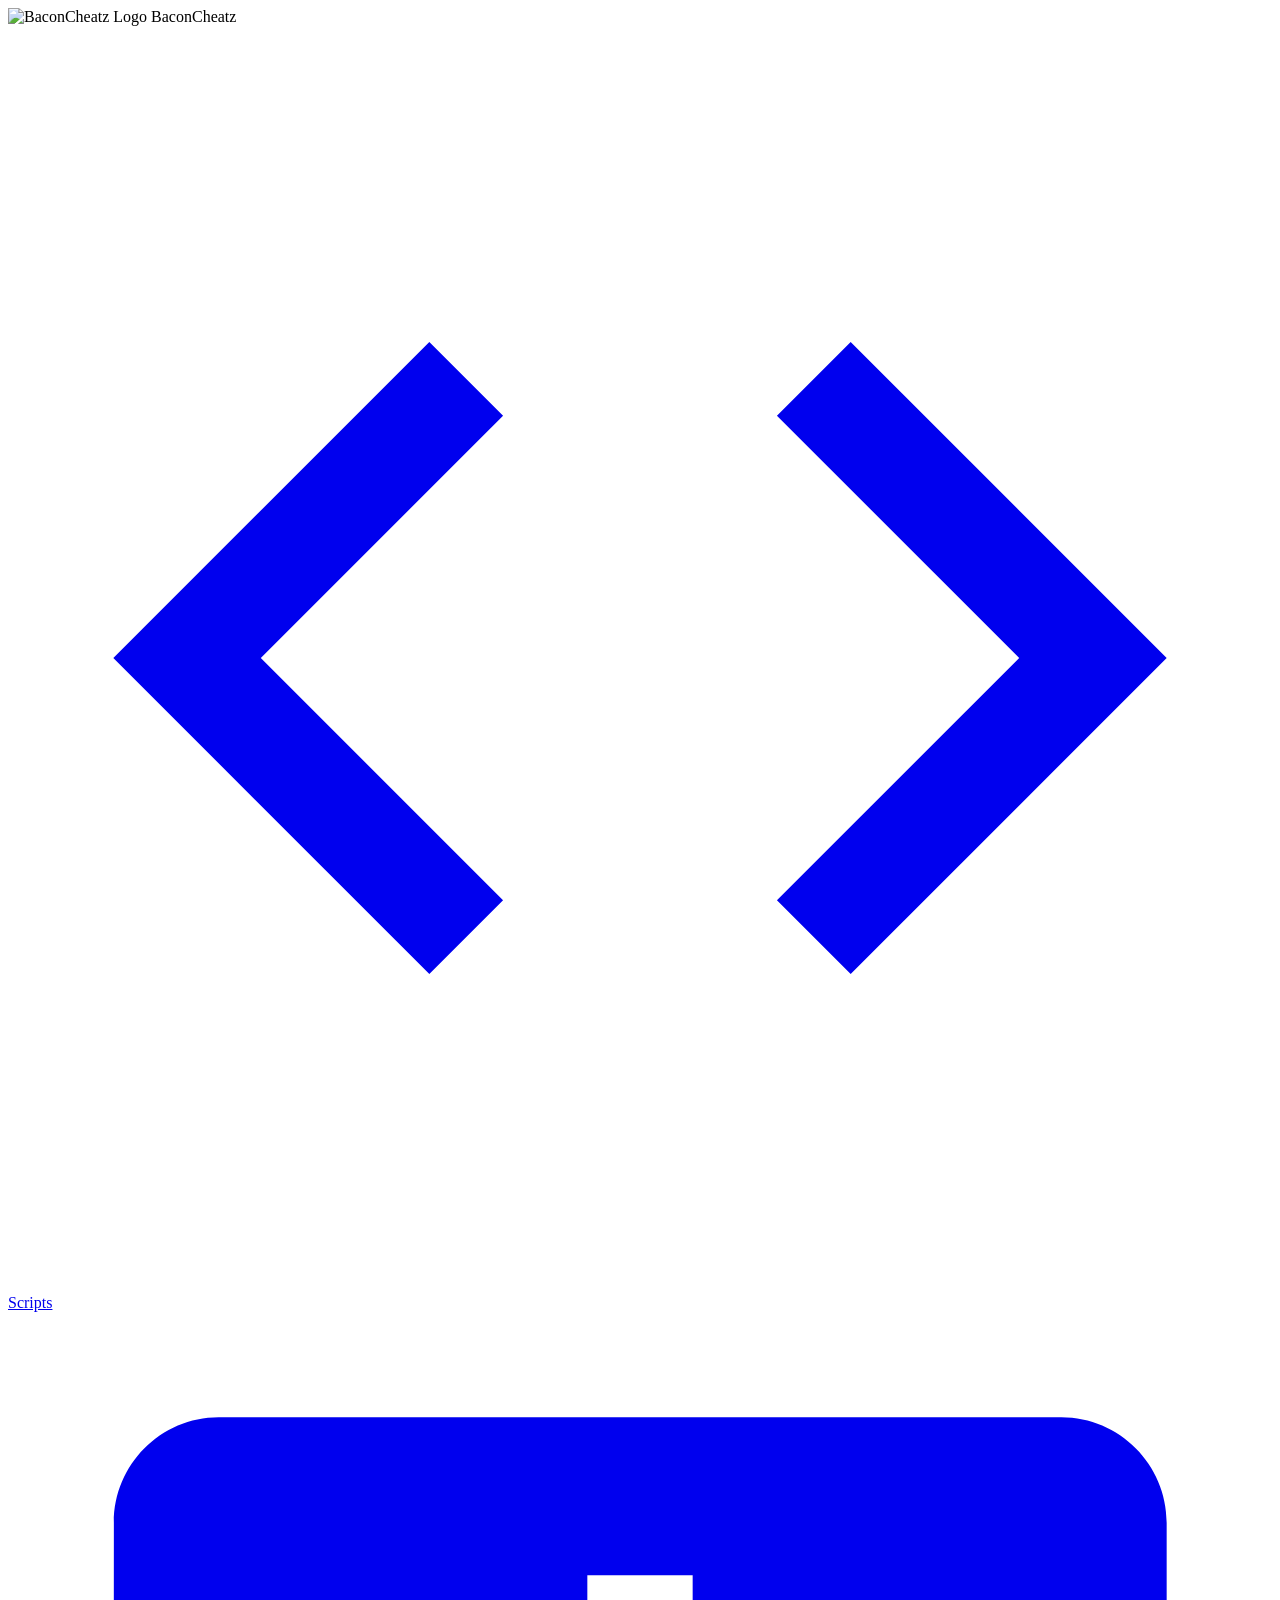
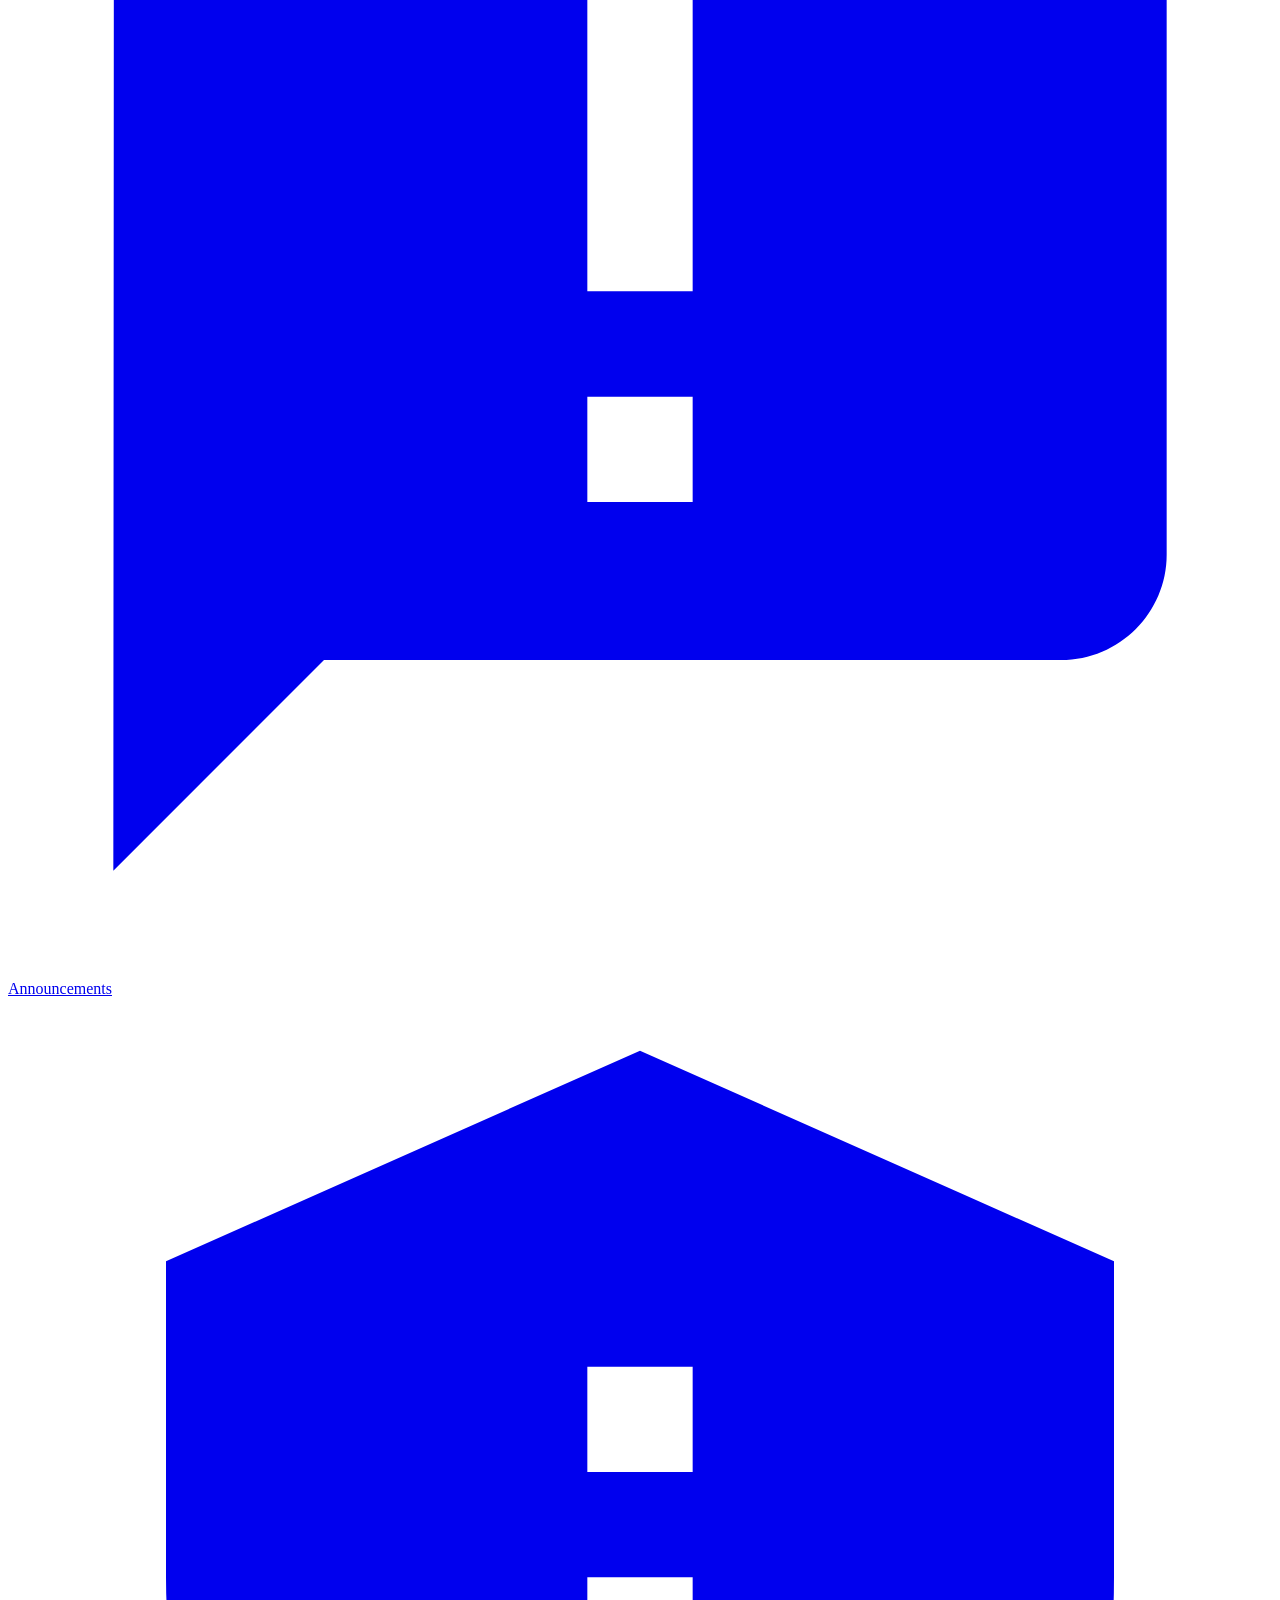
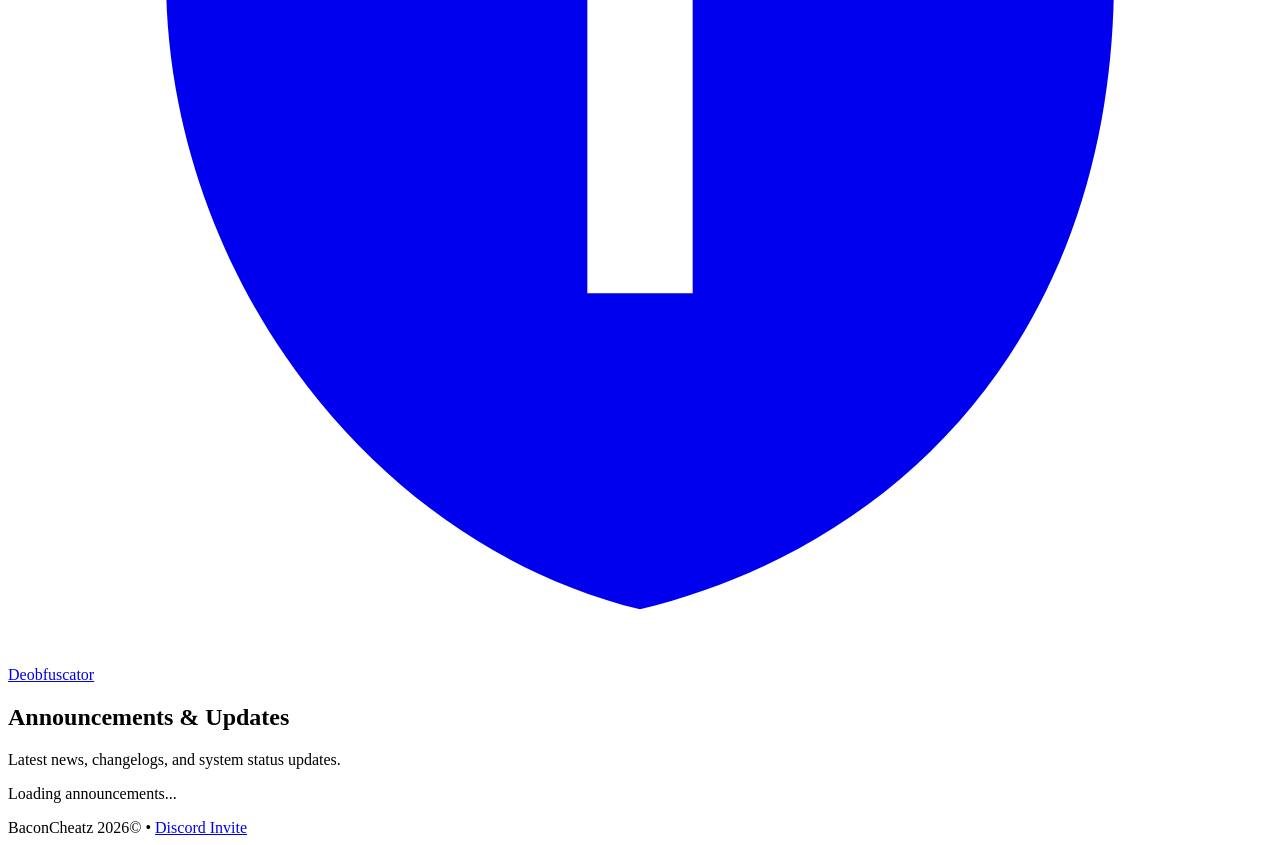
==== announcement.html @ 0c809f48 "Create announcement.html" ====
<!DOCTYPE html>
<html lang="en">
  <head>
    <meta charset="UTF-8" />
    <meta name="viewport" content="width=device-width, initial-scale=1.0" />
    <title>BaconCheatz - Announcements</title>
    <link rel="stylesheet" href="announcement.css" />
    <link
      href="https://fonts.googleapis.com/css2?family=Inter:wght@400;500;600;700;800&display=swap"
      rel="stylesheet"
    />
  </head>
  <body>
    <div class="dashboard-container">
      <!-- Sidebar Navigation -->
      <aside class="sidebar">
        <div class="brand-header">
          <img
            src="https://i.ibb.co/1JqpXXW5/image.png"
            alt="BaconCheatz Logo"
            class="brand-logo"
          />
          <span class="brand-name">BaconCheatz</span>
        </div>

        <nav class="nav-menu">
          <a href="dashboard.html" class="nav-item">
            <svg class="nav-icon" viewBox="0 0 24 24" fill="currentColor">
              <path
                d="M9.4 16.6L4.8 12l4.6-4.6L8 6l-6 6 6 6 1.4-1.4zm5.2 0l4.6-4.6-4.6-4.6L16 6l6 6-6 6-1.4-1.4z"
              />
            </svg>
            <span>Scripts</span>
          </a>
          <a href="announcement.html" class="nav-item active">
            <svg class="nav-icon" viewBox="0 0 24 24" fill="currentColor">
              <path
                d="M20 2H4c-1.1 0-1.99.9-1.99 2L2 22l4-4h14c1.1 0 2-.9 2-2V4c0-1.1-.9-2-2-2zm-7 9h-2V5h2v6zm0 4h-2v-2h2v2z"
              />
            </svg>
            <span>Announcements</span>
          </a>
          <a href="deobfuscator.html" class="nav-item">
            <svg class="nav-icon" viewBox="0 0 24 24" fill="currentColor">
              <path
                d="M12 1L3 5v6c0 5.55 3.84 10.74 9 12 5.16-1.26 9-5.45 9-12V5l-9-4zm-1 6h2v2h-2V7zm0 4h2v6h-2v-6z"
              />
            </svg>
            <span>Deobfuscator</span>
          </a>
        </nav>
      </aside>

      <!-- Main Content Area -->
      <main class="main-content">
        <!-- ANNOUNCEMENTS TAB -->
        <section class="tab-content active">
          <div class="content-header">
            <div>
              <h1>Announcements & Updates</h1>
              <p class="subtitle">
                Latest news, changelogs, and system status updates.
              </p>
            </div>
          </div>

          <!-- Timeline Container -->
          <div class="timeline-container" id="timeline-container">
            <div class="timeline-loading">
              <div class="spinner"></div>
              <p>Loading announcements...</p>
            </div>
          </div>
        </section>

        <!-- Footer -->
        <footer class="main-footer">
          <span>BaconCheatz 2026©</span>
          <span class="footer-separator">•</span>
          <a
            href="https://discord.gg/vxHSZZSN6"
            target="_blank"
            rel="noopener noreferrer"
            class="discord-link"
            >Discord Invite</a
          >
        </footer>
      </main>
    </div>

    <!-- Notification Toast Container -->
    <div id="toast-container" class="toast-container"></div>

    <script src="announcement.js"></script>
  </body>
</html>
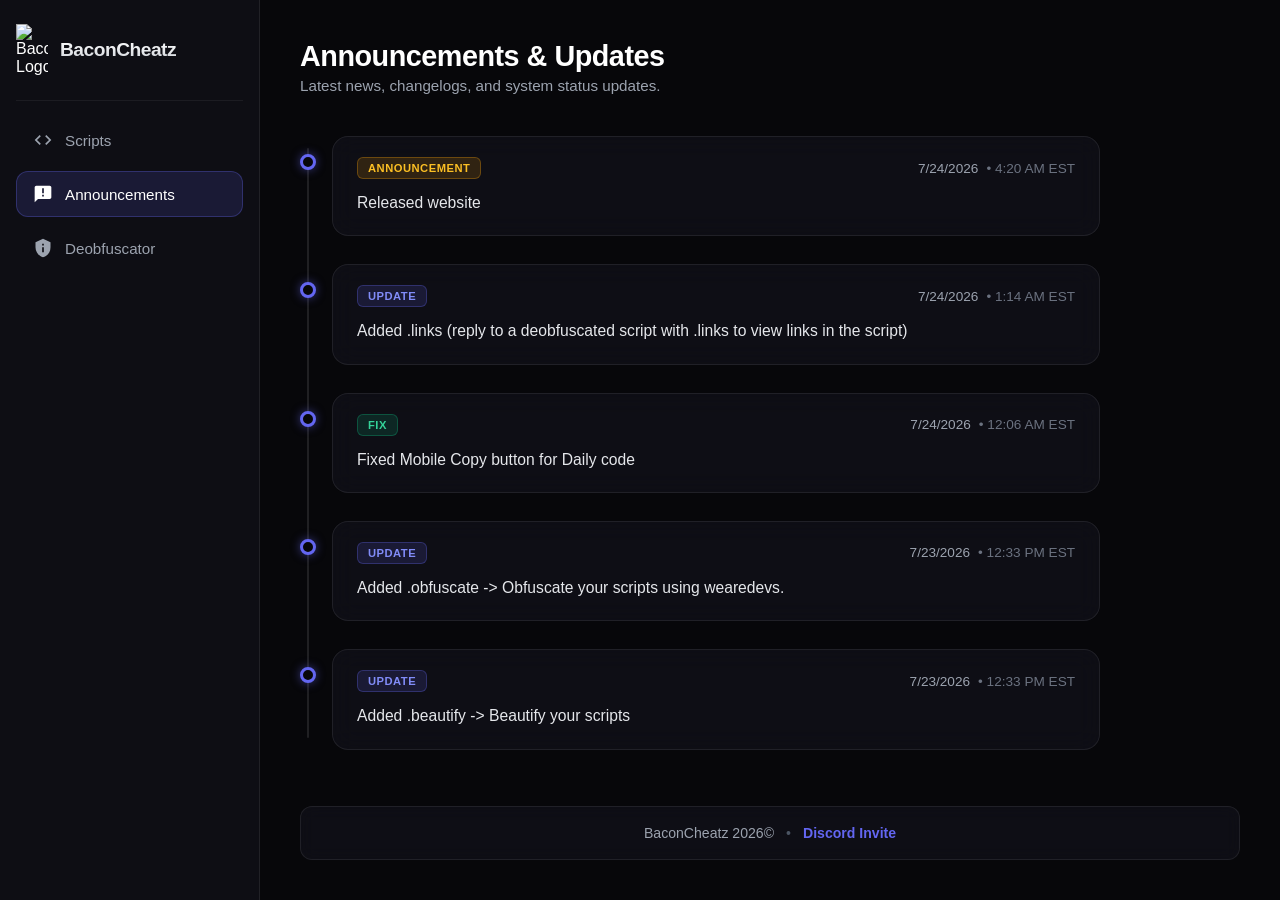
==== commit f9bf7841: "Update announcement.html" ====
--- a/announcement.html
+++ b/announcement.html
@@ -4,6 +4,7 @@
     <meta charset="UTF-8" />
     <meta name="viewport" content="width=device-width, initial-scale=1.0" />
     <title>BaconCheatz - Announcements</title>
+    <link rel="icon" type="image/x-icon" href="favicon.ico" />
     <link rel="stylesheet" href="announcement.css" />
     <link
       href="https://fonts.googleapis.com/css2?family=Inter:wght@400;500;600;700;800&display=swap"
--- a/announcement.css
+++ b/announcement.css
@@ -0,0 +1,366 @@
+* {
+  margin: 0;
+  padding: 0;
+  box-sizing: border-box;
+  font-family: "Inter", -apple-system, BlinkMacSystemFont, "Segoe UI", Roboto,
+    sans-serif;
+  -webkit-tap-highlight-color: transparent;
+}
+
+html,
+body {
+  width: 100%;
+  min-height: 100vh;
+  background: #07070a;
+  color: #ffffff;
+  overflow-x: hidden;
+}
+
+/* Dashboard Layout */
+.dashboard-container {
+  display: flex;
+  min-height: 100vh;
+  width: 100%;
+}
+
+/* Sidebar Styling */
+.sidebar {
+  width: 260px;
+  background: rgba(15, 15, 22, 0.95);
+  border-right: 1px solid rgba(255, 255, 255, 0.08);
+  display: flex;
+  flex-direction: column;
+  padding: 24px 16px;
+  position: fixed;
+  height: 100vh;
+  z-index: 10;
+}
+
+.brand-header {
+  display: flex;
+  align-items: center;
+  gap: 12px;
+  padding-bottom: 24px;
+  margin-bottom: 16px;
+  border-bottom: 1px solid rgba(255, 255, 255, 0.06);
+}
+
+.brand-logo {
+  width: 32px;
+  height: auto;
+}
+
+.brand-name {
+  font-weight: 800;
+  font-size: 1.2rem;
+  letter-spacing: -0.5px;
+  background: linear-gradient(180deg, #ffffff 0%, #d1d5db 100%);
+  -webkit-background-clip: text;
+  background-clip: text;
+  -webkit-text-fill-color: transparent;
+}
+
+.nav-menu {
+  display: flex;
+  flex-direction: column;
+  gap: 8px;
+  flex: 1;
+}
+
+.nav-item {
+  display: flex;
+  align-items: center;
+  gap: 12px;
+  padding: 12px 16px;
+  background: transparent;
+  border: 1px solid transparent;
+  border-radius: 12px;
+  color: #9ca3af;
+  font-size: 0.95rem;
+  font-weight: 500;
+  text-decoration: none;
+  cursor: pointer;
+  transition: all 0.2s ease;
+}
+
+.nav-icon {
+  width: 20px;
+  height: 20px;
+}
+
+.nav-item:hover {
+  color: #ffffff;
+  background: rgba(255, 255, 255, 0.04);
+}
+
+.nav-item.active {
+  color: #ffffff;
+  background: rgba(99, 102, 241, 0.15);
+  border: 1px solid rgba(99, 102, 241, 0.3);
+}
+
+/* Main Content Styling */
+.main-content {
+  margin-left: 260px;
+  flex: 1;
+  padding: 40px;
+  max-width: 1200px;
+  display: flex;
+  flex-direction: column;
+  min-height: 100vh;
+}
+
+.tab-content {
+  display: flex;
+  flex-direction: column;
+  animation: fadeIn 0.3s ease forwards;
+  flex: 1;
+}
+
+@keyframes fadeIn {
+  from {
+    opacity: 0;
+    transform: translateY(8px);
+  }
+  to {
+    opacity: 1;
+    transform: translateY(0);
+  }
+}
+
+.content-header {
+  display: flex;
+  justify-content: space-between;
+  align-items: flex-end;
+  margin-bottom: 32px;
+  flex-wrap: wrap;
+  gap: 20px;
+}
+
+.content-header h1 {
+  font-size: 1.8rem;
+  font-weight: 800;
+  letter-spacing: -0.5px;
+}
+
+.subtitle {
+  color: #9ca3af;
+  font-size: 0.95rem;
+  margin-top: 4px;
+}
+
+/* Timeline Container */
+.timeline-container {
+  position: relative;
+  padding-left: 32px;
+  margin-top: 10px;
+  margin-bottom: 48px; /* Added spacing from footer */
+  max-width: 800px;
+}
+
+.timeline-container::before {
+  content: "";
+  position: absolute;
+  left: 7px;
+  top: 12px;
+  bottom: 12px;
+  width: 2px;
+  background: rgba(255, 255, 255, 0.1);
+  border-radius: 2px;
+}
+
+.timeline-item {
+  position: relative;
+  margin-bottom: 28px;
+}
+
+.timeline-item:last-child {
+  margin-bottom: 0;
+}
+
+.timeline-dot {
+  position: absolute;
+  left: -32px;
+  top: 18px;
+  width: 16px;
+  height: 16px;
+  border-radius: 50%;
+  background: #07070a;
+  border: 3px solid #6366f1;
+  box-shadow: 0 0 10px rgba(99, 102, 241, 0.5);
+}
+
+.timeline-content {
+  background: rgba(18, 18, 26, 0.7);
+  border: 1px solid rgba(255, 255, 255, 0.08);
+  border-radius: 16px;
+  padding: 20px 24px;
+  backdrop-filter: blur(12px);
+  transition: border-color 0.25s ease, transform 0.25s ease;
+}
+
+.timeline-content:hover {
+  border-color: rgba(99, 102, 241, 0.4);
+  transform: translateX(4px);
+}
+
+.timeline-header {
+  display: flex;
+  align-items: center;
+  justify-content: space-between;
+  gap: 12px;
+  margin-bottom: 12px;
+  flex-wrap: wrap;
+}
+
+.timeline-meta {
+  display: flex;
+  align-items: center;
+  gap: 8px;
+  font-size: 0.85rem;
+  color: #9ca3af;
+  font-weight: 500;
+}
+
+.timeline-time {
+  color: #6b7280;
+}
+
+.timeline-body {
+  font-size: 0.98rem;
+  color: #e5e7eb;
+  line-height: 1.55;
+  white-space: pre-line;
+}
+
+/* Badges */
+.badge-type {
+  text-transform: uppercase;
+  letter-spacing: 0.5px;
+  font-size: 0.7rem;
+  font-weight: 700;
+  padding: 4px 10px;
+  border-radius: 6px;
+}
+
+.badge-update {
+  background: rgba(99, 102, 241, 0.15);
+  color: #818cf8;
+  border: 1px solid rgba(99, 102, 241, 0.3);
+}
+
+.badge-announcement {
+  background: rgba(245, 158, 11, 0.15);
+  color: #fbbf24;
+  border: 1px solid rgba(245, 158, 11, 0.3);
+}
+
+.badge-maintenance {
+  background: rgba(239, 68, 68, 0.15);
+  color: #f87171;
+  border: 1px solid rgba(239, 68, 68, 0.3);
+}
+
+.badge-fix {
+  background: rgba(16, 185, 129, 0.15);
+  color: #34d399;
+  border: 1px solid rgba(16, 185, 129, 0.3);
+}
+
+/* Loading Spinner */
+.timeline-loading {
+  display: flex;
+  flex-direction: column;
+  align-items: center;
+  justify-content: center;
+  padding: 60px 0;
+  gap: 16px;
+  color: #9ca3af;
+}
+
+.spinner {
+  width: 32px;
+  height: 32px;
+  border: 3px solid rgba(255, 255, 255, 0.1);
+  border-top-color: #6366f1;
+  border-radius: 50%;
+  animation: spin 0.8s linear infinite;
+}
+
+@keyframes spin {
+  to {
+    transform: rotate(360deg);
+  }
+}
+
+/* Main Footer */
+.main-footer {
+  margin-top: auto;
+  padding: 18px 20px;
+  background: rgba(18, 18, 26, 0.7);
+  border: 1px solid rgba(255, 255, 255, 0.08);
+  border-radius: 12px;
+  display: flex;
+  align-items: center;
+  justify-content: center;
+  gap: 12px;
+  font-size: 0.88rem;
+  color: #9ca3af;
+  backdrop-filter: blur(8px);
+}
+
+.footer-separator {
+  color: #4b5563;
+}
+
+.discord-link {
+  color: #6366f1;
+  text-decoration: none;
+  font-weight: 600;
+  transition: color 0.2s;
+}
+
+.discord-link:hover {
+  color: #818cf8;
+  text-decoration: underline;
+}
+
+/* Toast Container */
+.toast-container {
+  position: fixed;
+  bottom: 24px;
+  right: 24px;
+  display: flex;
+  flex-direction: column;
+  gap: 10px;
+  z-index: 9999;
+}
+
+/* Responsive Media Queries */
+@media (max-width: 850px) {
+  .sidebar {
+    width: 100%;
+    height: auto;
+    position: relative;
+    border-right: none;
+    border-bottom: 1px solid rgba(255, 255, 255, 0.08);
+  }
+
+  .dashboard-container {
+    flex-direction: column;
+  }
+
+  .main-content {
+    margin-left: 0;
+    padding: 24px 16px;
+  }
+
+  .timeline-container {
+    padding-left: 24px;
+    margin-bottom: 36px;
+  }
+
+  .timeline-dot {
+    left: -24px;
+  }
+}
